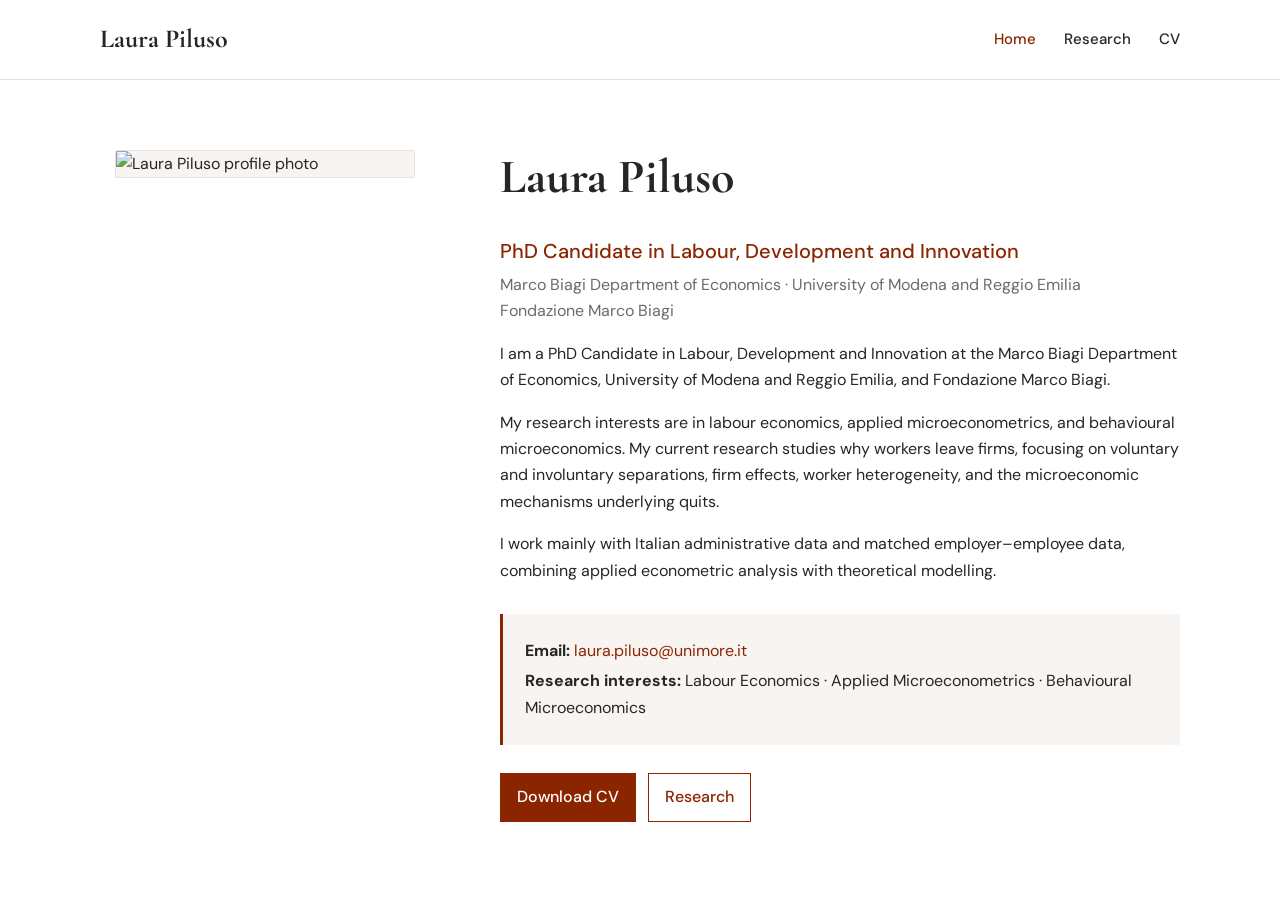
==== index.html @ d4c40fcd "Add files via upload" ====
<!DOCTYPE html>
<html lang="en">
<head>
  <meta charset="UTF-8" />
  <meta name="viewport" content="width=device-width, initial-scale=1.0" />
  <meta name="description" content="Laura Piluso - PhD Candidate in Labour, Development and Innovation. Research in labour economics, applied microeconometrics, and behavioural microeconomics." />
  <title>Laura Piluso</title>
  <link rel="preconnect" href="https://fonts.googleapis.com">
  <link rel="preconnect" href="https://fonts.gstatic.com" crossorigin>
  <link href="https://fonts.googleapis.com/css2?family=Cormorant+Garamond:wght@500;600;700&family=DM+Sans:wght@400;500;700&display=swap" rel="stylesheet">
  <link rel="stylesheet" href="style.css" />
</head>
<body>
  <header class="site-header">
    <nav class="nav">
      <a href="index.html" class="nav-name">Laura Piluso</a>
      <div class="nav-links">
        <a href="index.html" class="active">Home</a>
        <a href="research.html">Research</a>
        <a href="assets/CV_Laura_Piluso.pdf" target="_blank" rel="noopener">CV</a>
      </div>
    </nav>
  </header>

  <main class="container home-grid">
    <section class="photo-col">
      <img class="profile-photo" src="assets/profile-placeholder.svg" alt="Laura Piluso profile photo" />
    </section>

    <section class="content-col">
      <h1>Laura Piluso</h1>
      <p class="subtitle">PhD Candidate in Labour, Development and Innovation</p>
      <p class="affiliation">Marco Biagi Department of Economics · University of Modena and Reggio Emilia</p>
      <p class="affiliation">Fondazione Marco Biagi</p>

      <p>
        I am a PhD Candidate in Labour, Development and Innovation at the Marco Biagi Department of Economics,
        University of Modena and Reggio Emilia, and Fondazione Marco Biagi.
      </p>

      <p>
        My research interests are in labour economics, applied microeconometrics, and behavioural microeconomics.
        My current research studies why workers leave firms, focusing on voluntary and involuntary separations,
        firm effects, worker heterogeneity, and the microeconomic mechanisms underlying quits.
      </p>

      <p>
        I work mainly with Italian administrative data and matched employer–employee data, combining applied
        econometric analysis with theoretical modelling.
      </p>

      <div class="info-block">
        <p><strong>Email:</strong> <a href="mailto:laura.piluso@unimore.it">laura.piluso@unimore.it</a></p>
        <p><strong>Research interests:</strong> Labour Economics · Applied Microeconometrics · Behavioural Microeconomics</p>
      </div>

      <div class="buttons">
        <a class="button" href="assets/CV_Laura_Piluso.pdf" target="_blank" rel="noopener">Download CV</a>
        <a class="button secondary" href="research.html">Research</a>
      </div>
    </section>
  </main>
</body>
</html>
---- style.css ----
:root {
  --bg: #ffffff;
  --text: #262626;
  --muted: #6b6b6b;
  --accent: #8b2500;
  --line: #e8e1dc;
  --soft: #f8f4f1;
}

* {
  box-sizing: border-box;
}

body {
  margin: 0;
  background: var(--bg);
  color: var(--text);
  font-family: "DM Sans", Arial, sans-serif;
  font-size: 16px;
  line-height: 1.65;
}

a {
  color: var(--accent);
  text-decoration: none;
}

a:hover {
  text-decoration: underline;
}

.site-header {
  border-bottom: 1px solid var(--line);
  background: rgba(255, 255, 255, 0.96);
  position: sticky;
  top: 0;
  z-index: 10;
}

.nav {
  width: min(1080px, calc(100% - 40px));
  margin: 0 auto;
  display: flex;
  align-items: center;
  justify-content: space-between;
  padding: 18px 0;
}

.nav-name {
  font-family: "Cormorant Garamond", Georgia, serif;
  font-size: 26px;
  font-weight: 700;
  color: var(--text);
}

.nav-links {
  display: flex;
  gap: 28px;
  font-size: 15px;
  font-weight: 500;
}

.nav-links a {
  color: var(--text);
}

.nav-links a.active,
.nav-links a:hover {
  color: var(--accent);
  text-decoration: none;
}

.container {
  width: min(1080px, calc(100% - 40px));
  margin: 0 auto;
}

.home-grid {
  display: grid;
  grid-template-columns: 330px 1fr;
  gap: 70px;
  padding: 70px 0;
  align-items: start;
}

.photo-col {
  display: flex;
  justify-content: center;
}

.profile-photo {
  width: 300px;
  max-width: 100%;
  border-radius: 2px;
  border: 1px solid var(--line);
  background: var(--soft);
}

h1, h2, h3 {
  font-family: "Cormorant Garamond", Georgia, serif;
  line-height: 1.15;
  margin: 0 0 16px;
  font-weight: 700;
}

h1 {
  font-size: 48px;
  color: var(--text);
}

h2 {
  font-size: 32px;
  margin-top: 44px;
  padding-bottom: 8px;
  border-bottom: 1px solid var(--line);
}

h3 {
  font-size: 25px;
  color: var(--accent);
}

.subtitle {
  font-size: 20px;
  color: var(--accent);
  margin: 0 0 4px;
  font-weight: 500;
}

.affiliation {
  color: var(--muted);
  margin: 0;
}

.content-col > p:first-of-type {
  margin-top: 30px;
}

.info-block {
  margin-top: 30px;
  padding: 20px 22px;
  border-left: 3px solid var(--accent);
  background: var(--soft);
}

.info-block p {
  margin: 4px 0;
}

.buttons {
  margin-top: 28px;
  display: flex;
  gap: 12px;
  flex-wrap: wrap;
}

.button {
  display: inline-block;
  padding: 10px 16px;
  border: 1px solid var(--accent);
  background: var(--accent);
  color: #fff;
  font-weight: 500;
}

.button:hover {
  text-decoration: none;
  opacity: 0.9;
}

.button.secondary {
  background: #fff;
  color: var(--accent);
}

.page {
  padding: 60px 0 80px;
  max-width: 900px;
}

.research-section {
  margin-top: 34px;
}

.paper-card {
  padding: 26px 0;
  border-bottom: 1px solid var(--line);
}

.paper-card.featured {
  padding: 28px 26px;
  border: 1px solid var(--line);
  background: var(--soft);
  margin-top: 18px;
}

.paper-card.compact p:last-child,
.paper-card.featured p:last-child {
  margin-bottom: 0;
}

.paper-authors,
.paper-status {
  margin: 0;
  color: var(--muted);
}

.paper-status {
  font-style: italic;
}

@media (max-width: 780px) {
  .nav {
    flex-direction: column;
    align-items: flex-start;
    gap: 10px;
  }

  .nav-links {
    gap: 18px;
  }

  .home-grid {
    grid-template-columns: 1fr;
    gap: 34px;
    padding: 42px 0;
  }

  .photo-col {
    justify-content: flex-start;
  }

  .profile-photo {
    width: 220px;
  }

  h1 {
    font-size: 40px;
  }

  h2 {
    font-size: 29px;
  }

  h3 {
    font-size: 23px;
  }
}
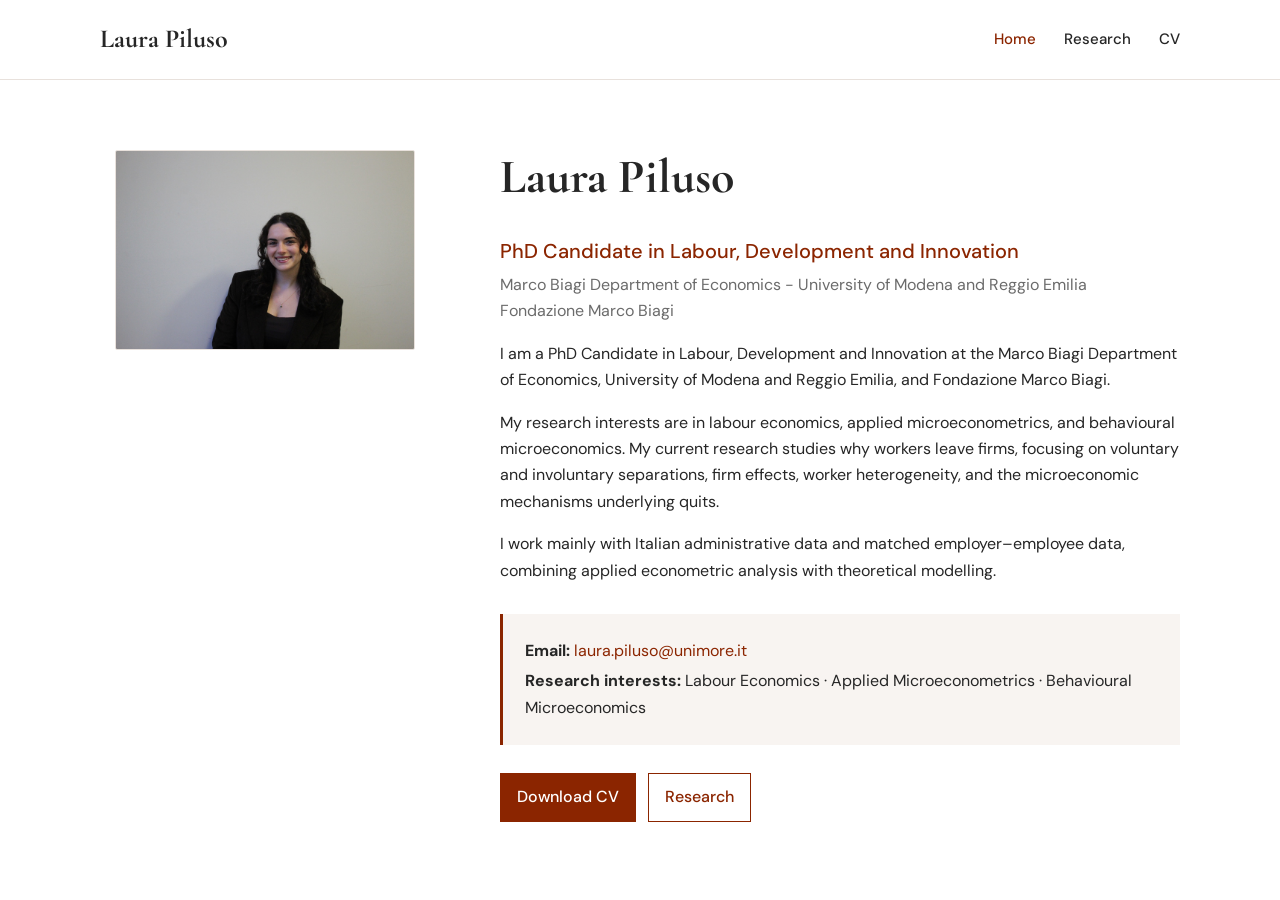
==== commit 11c7cca3: "Update index.html" ====
--- a/index.html
+++ b/index.html
@@ -24,13 +24,13 @@
 
   <main class="container home-grid">
     <section class="photo-col">
-      <img class="profile-photo" src="assets/profile-placeholder.svg" alt="Laura Piluso profile photo" />
+     <img class="profile-photo" src="assets/profile.jpg" alt="Laura Piluso profile photo" />
     </section>
 
     <section class="content-col">
       <h1>Laura Piluso</h1>
       <p class="subtitle">PhD Candidate in Labour, Development and Innovation</p>
-      <p class="affiliation">Marco Biagi Department of Economics · University of Modena and Reggio Emilia</p>
+      <p class="affiliation">Marco Biagi Department of Economics - University of Modena and Reggio Emilia</p>
       <p class="affiliation">Fondazione Marco Biagi</p>
 
       <p>
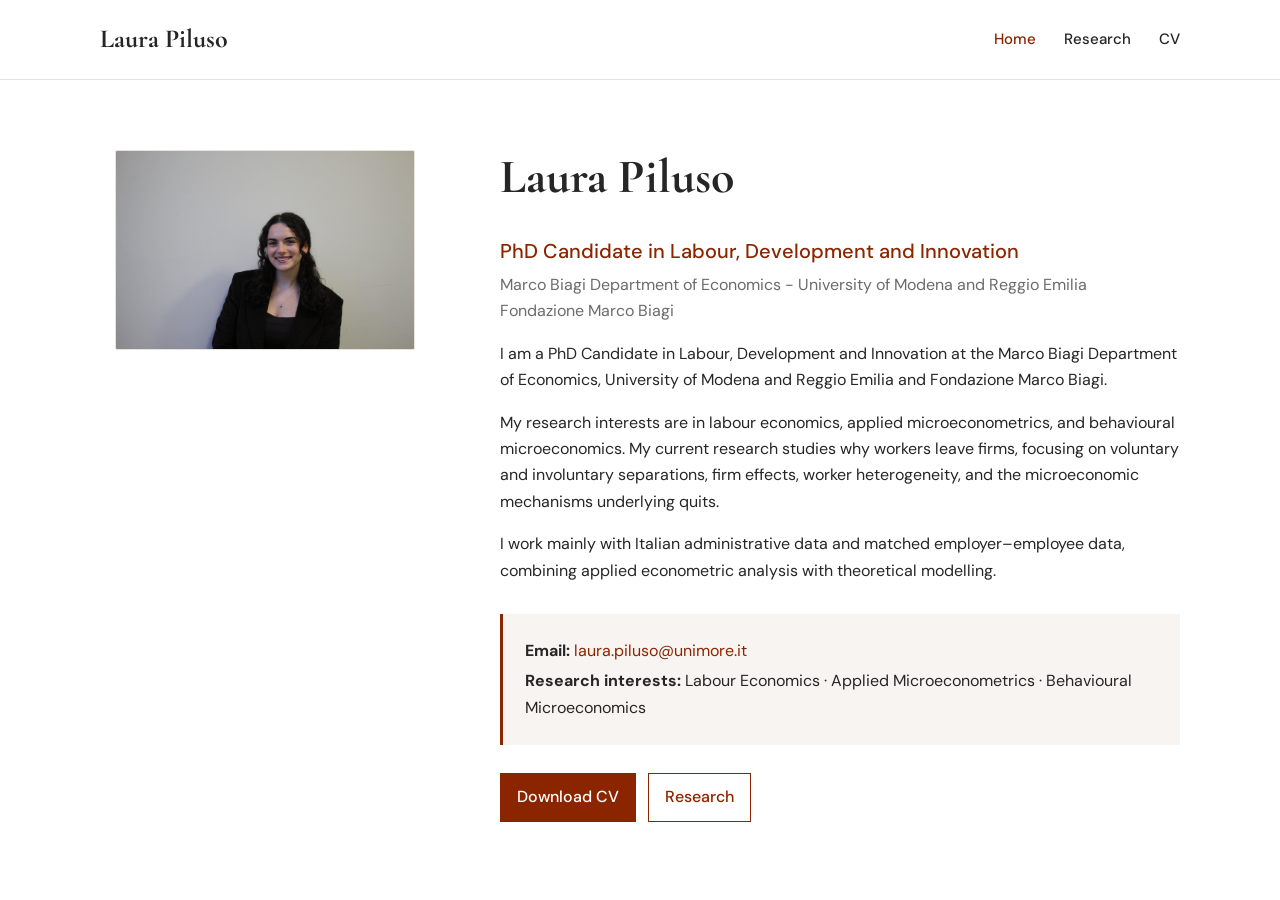
==== commit 7c0fb335: "Update index.html" ====
--- a/index.html
+++ b/index.html
@@ -35,7 +35,7 @@
 
       <p>
         I am a PhD Candidate in Labour, Development and Innovation at the Marco Biagi Department of Economics,
-        University of Modena and Reggio Emilia, and Fondazione Marco Biagi.
+        University of Modena and Reggio Emilia and Fondazione Marco Biagi.
       </p>
 
       <p>
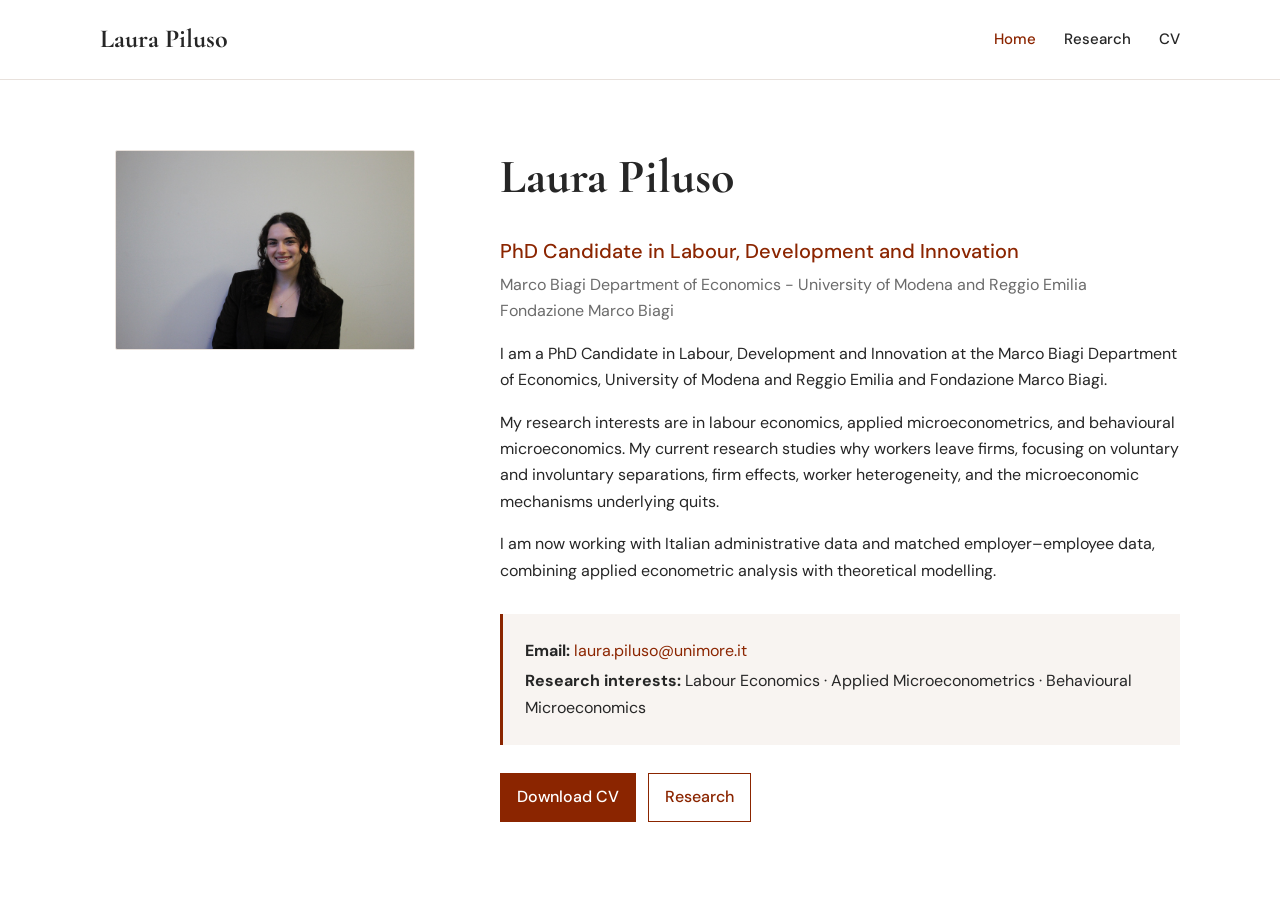
==== commit d47daf4a: "Update index.html" ====
--- a/index.html
+++ b/index.html
@@ -45,7 +45,7 @@
       </p>
 
       <p>
-        I work mainly with Italian administrative data and matched employer–employee data, combining applied
+        I am now working with Italian administrative data and matched employer–employee data, combining applied
         econometric analysis with theoretical modelling.
       </p>
 
